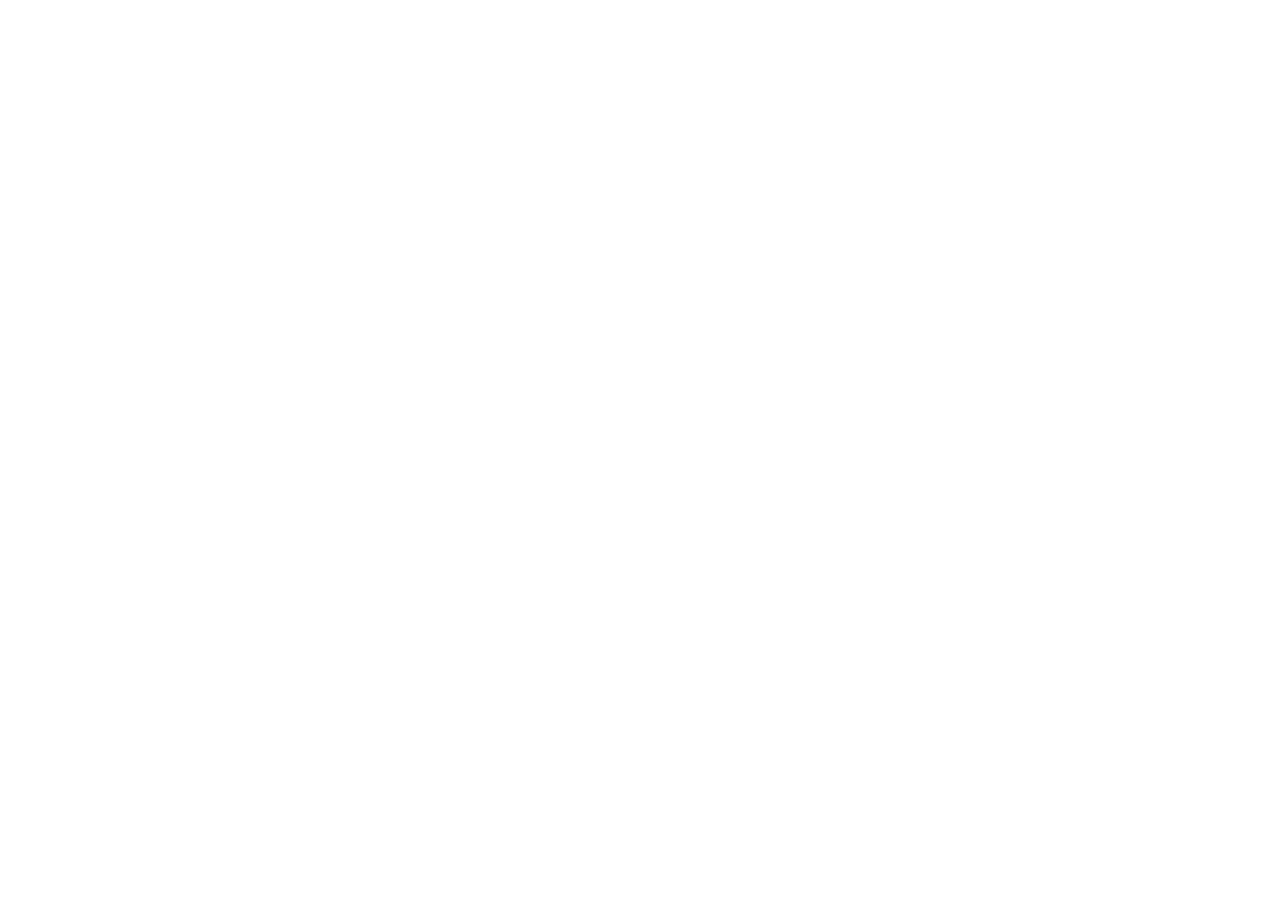
==== index.html @ e588643e "Ajout des dossiers de bases" ====
<!DOCTYPE html>
<html lang="fr">
  <head>
    <meta charset="UTF-8" />
    <meta name="viewport" content="width=device-width, initial-scale=1.0" />
    <title>Oh My Food</title>
  </head>
  <body></body>
</html>
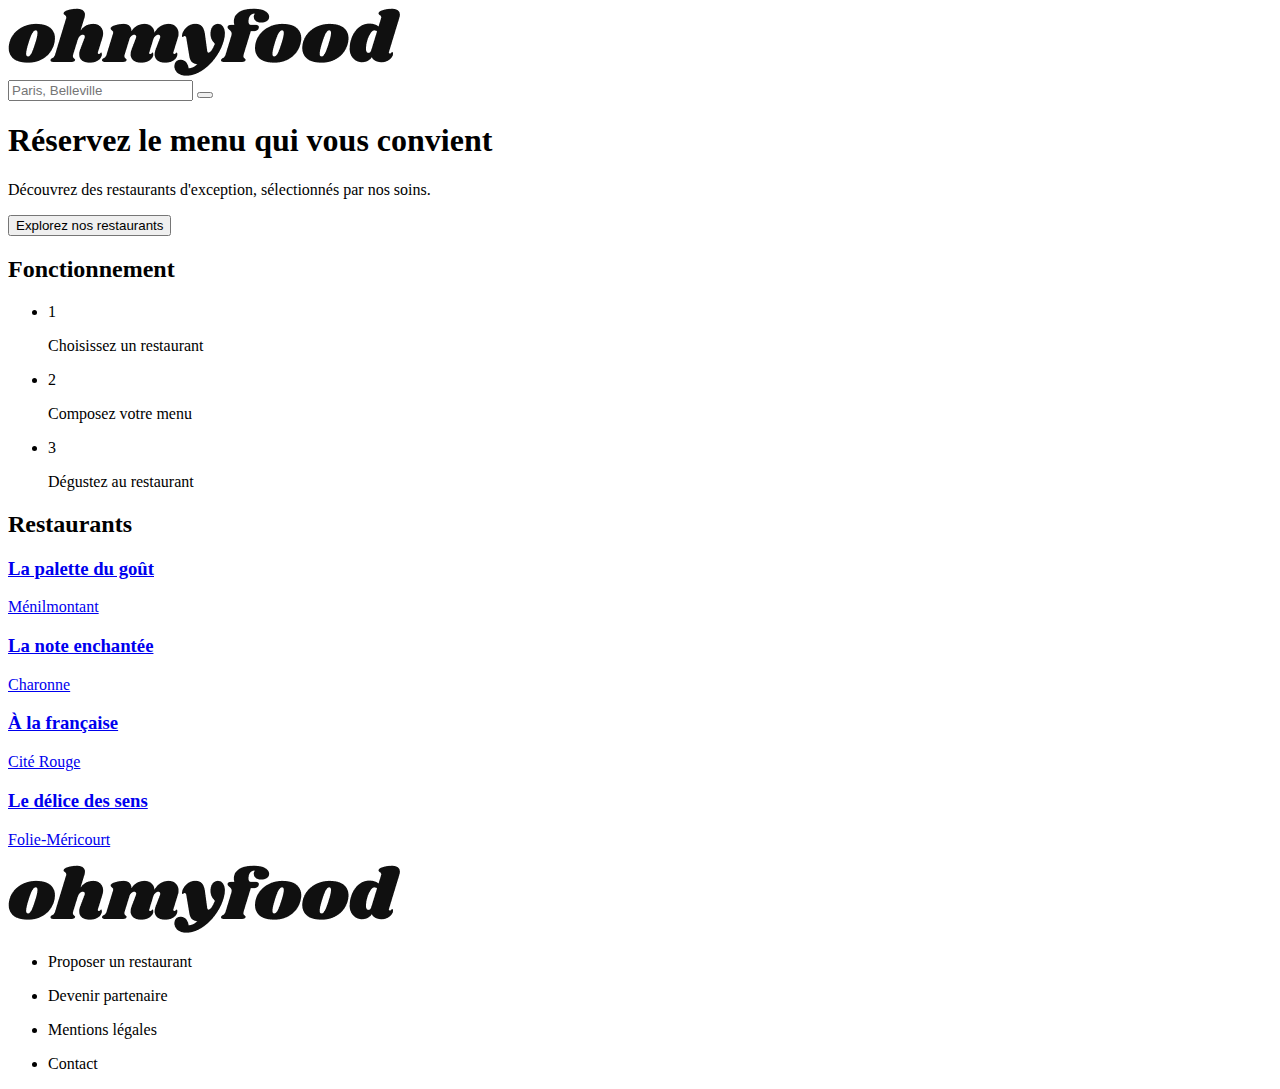
==== commit a46a7c51: "Ajout de la structure de base" ====
--- a/index.html
+++ b/index.html
@@ -4,6 +4,133 @@
     <meta charset="UTF-8" />
     <meta name="viewport" content="width=device-width, initial-scale=1.0" />
     <title>Oh My Food</title>
+    <link
+      rel="stylesheet"
+      href="https://cdnjs.cloudflare.com/ajax/libs/font-awesome/6.2.1/css/all.min.css"
+      integrity="sha512-MV7K8+y+gLIBoVD59lQIYicR65iaqukzvf/nwasF0nqhPay5w/9lJmVM2hMDcnK1OnMGCdVK+iQrJ7lzPJQd1w=="
+      crossorigin="anonymous"
+      referrerpolicy="no-referrer"
+    />
   </head>
-  <body></body>
+  <body>
+    <header>
+      <nav class="navbar">
+        <img
+          class="navbar__logo"
+          src="images/logo/ohmyfood.png"
+          alt="Logo Oh my food"
+        />
+        <form class="navbar__localisation" method="get" action="">
+          <i class="fa-solid fa-location-dot"></i>
+          <input type="search" placeholder="Paris, Belleville" />
+          <button type="submit">
+            <i class="fa-solid fa-magnifying-glass"></i>
+          </button>
+        </form>
+      </nav>
+    </header>
+    <main>
+      <section class="hero-banner">
+        <h1 class="hero-banner">Réservez le menu qui vous convient</h1>
+        <p class="hero-banner__txt">
+          Découvrez des restaurants d'exception, sélectionnés par nos soins.
+        </p>
+        <button class="hero-banner__cta" type="button">
+          Explorez nos restaurants
+        </button>
+      </section>
+      <section class="introduction">
+        <h2 class="introduction__title">Fonctionnement</h2>
+        <ul class="introduction__list">
+          <li class="introduction__list--item">
+            <div class="introduction__list--numbering">1</div>
+            <i class="fa-solid fa-mobile-screen-button"></i>
+            <p>Choisissez un restaurant</p>
+          </li>
+          <li class="introduction__list--item">
+            <div class="introduction__list--numbering">2</div>
+            <i class="fa-solid fa-list"></i>
+            <p>Composez votre menu</p>
+          </li>
+          <li class="introduction__list--item">
+            <div class="introduction__list--numbering">3</div>
+            <i class="fa-solid fa-store"></i>
+            <p>Dégustez au restaurant</p>
+          </li>
+        </ul>
+      </section>
+      <section class="restaurant">
+        <h2 class="restaurant__title">Restaurants</h2>
+        <div class="restaurant__list">
+          <a href="#">
+            <article class="restaurant__card">
+              <div class="restaurant__card--content">
+                <h3 class="restaurant__card--title">La palette du goût</h3>
+                <p class="restaurant__card--subtitle">Ménilmontant</p>
+              </div>
+              <div class="restaurant__card--favourite">
+                <i class="fa-solid fa-heart"></i>
+              </div>
+            </article>
+          </a>
+          <a href="#">
+            <article class="restaurant__card">
+              <div class="restaurant__card--content">
+                <h3 class="restaurant__card--title">La note enchantée</h3>
+                <p class="restaurant__card--subtitle">Charonne</p>
+              </div>
+              <div class="restaurant__card--favourite">
+                <i class="fa-solid fa-heart"></i>
+              </div>
+            </article>
+          </a>
+          <a href="#">
+            <article class="restaurant__card">
+              <div class="restaurant__card--content">
+                <h3 class="restaurant__card--title">À la française</h3>
+                <p class="restaurant__card--subtitle">Cité Rouge</p>
+              </div>
+              <div class="restaurant__card--favourite">
+                <i class="fa-solid fa-heart"></i>
+              </div>
+            </article>
+          </a>
+          <a href="#">
+            <article class="restaurant__card">
+              <div class="restaurant__card--content">
+                <h3 class="restaurant__card--title">Le délice des sens</h3>
+                <p class="restaurant__card--subtitle">Folie-Méricourt</p>
+              </div>
+              <div class="restaurant__card--favourite">
+                <i class="fa-solid fa-heart"></i>
+              </div>
+            </article>
+          </a>
+        </div>
+      </section>
+    </main>
+    <footer>
+      <img
+        class="navbar__logo"
+        src="images/logo/ohmyfood.png"
+        alt="Logo Oh my food"
+      />
+      <ul class="footer-information">
+        <li class="footer-information__item">
+          <i class="fa-solid fa-utensils"></i>
+          <p class="footer-information__item--txt">Proposer un restaurant</p>
+        </li>
+        <li class="footer-information__item">
+          <i class="fa-solid fa-handshake-angle"></i>
+          <p class="footer-information__item--txt">Devenir partenaire</p>
+        </li>
+        <li class="footer-information__item">
+          <p class="footer-information__item--txt">Mentions légales</p>
+        </li>
+        <li class="footer-information__item">
+          <p class="footer-information__item--txt">Contact</p>
+        </li>
+      </ul>
+    </footer>
+  </body>
 </html>
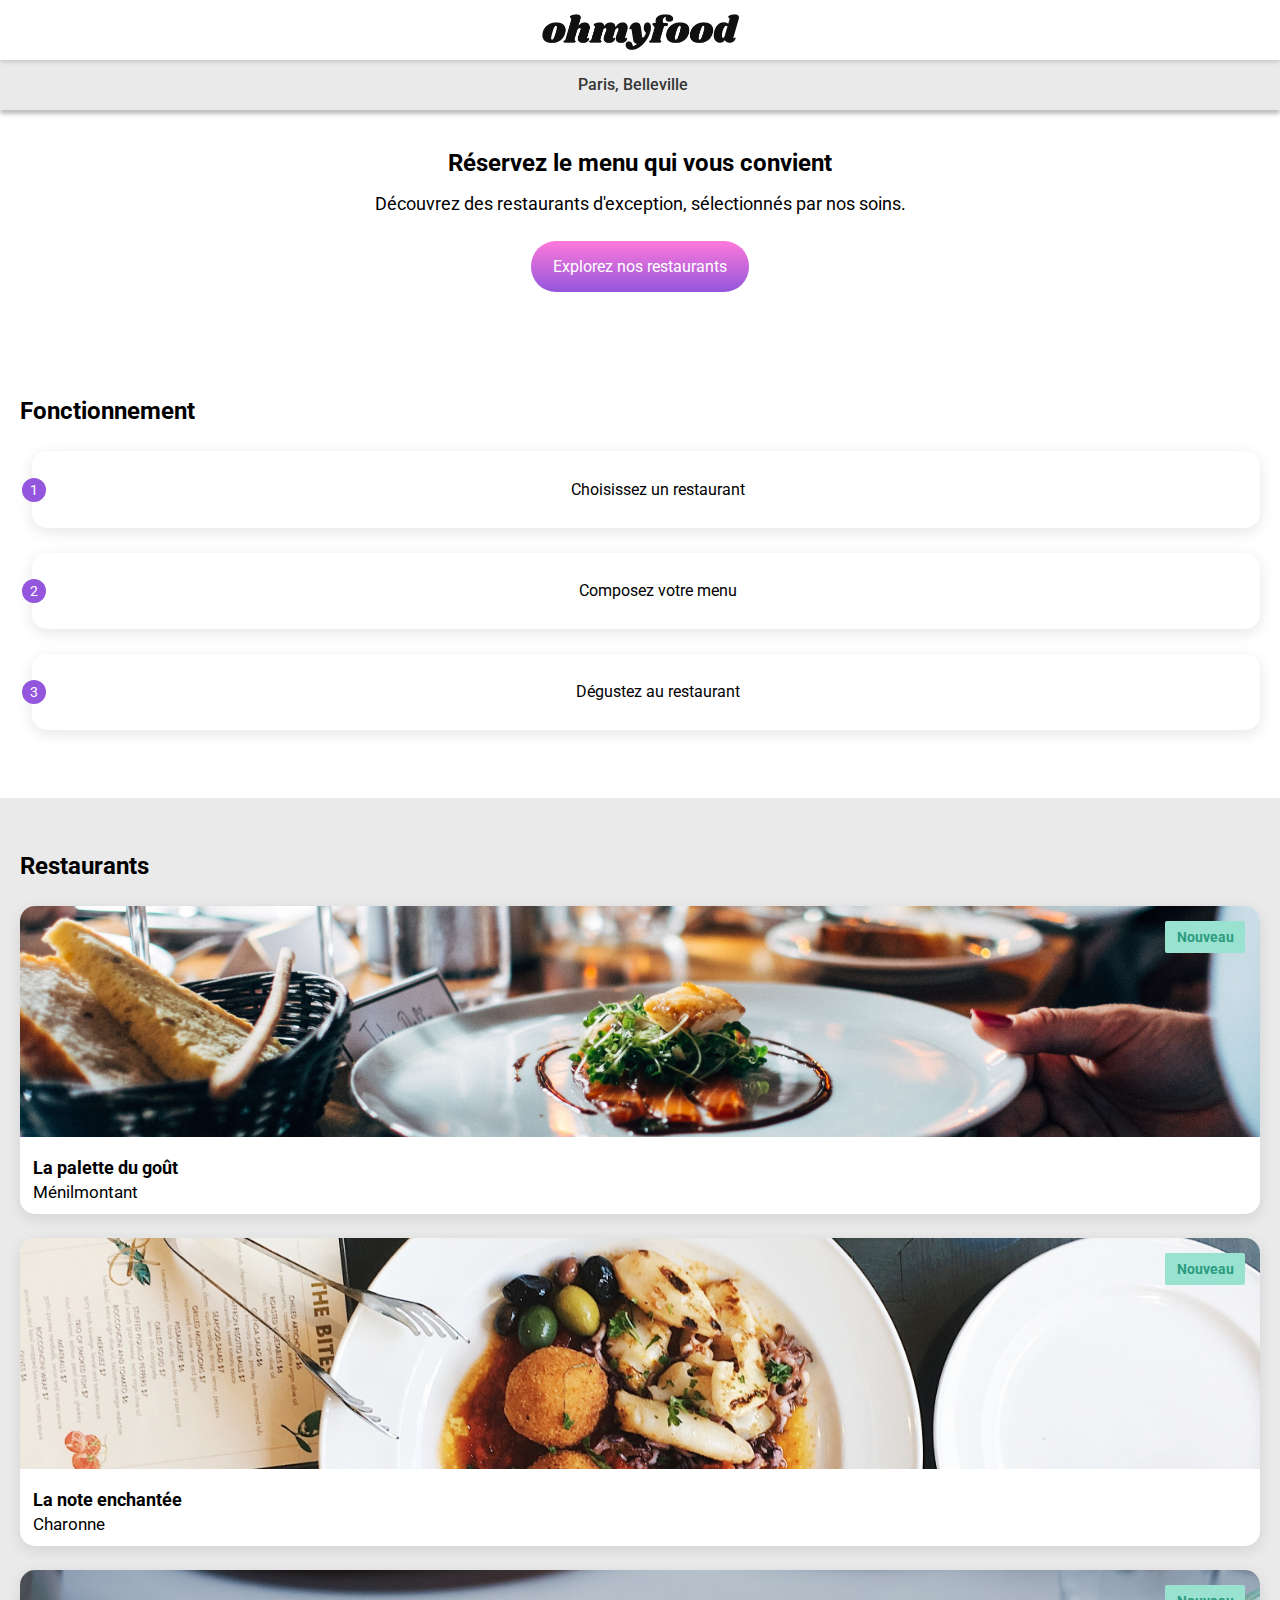
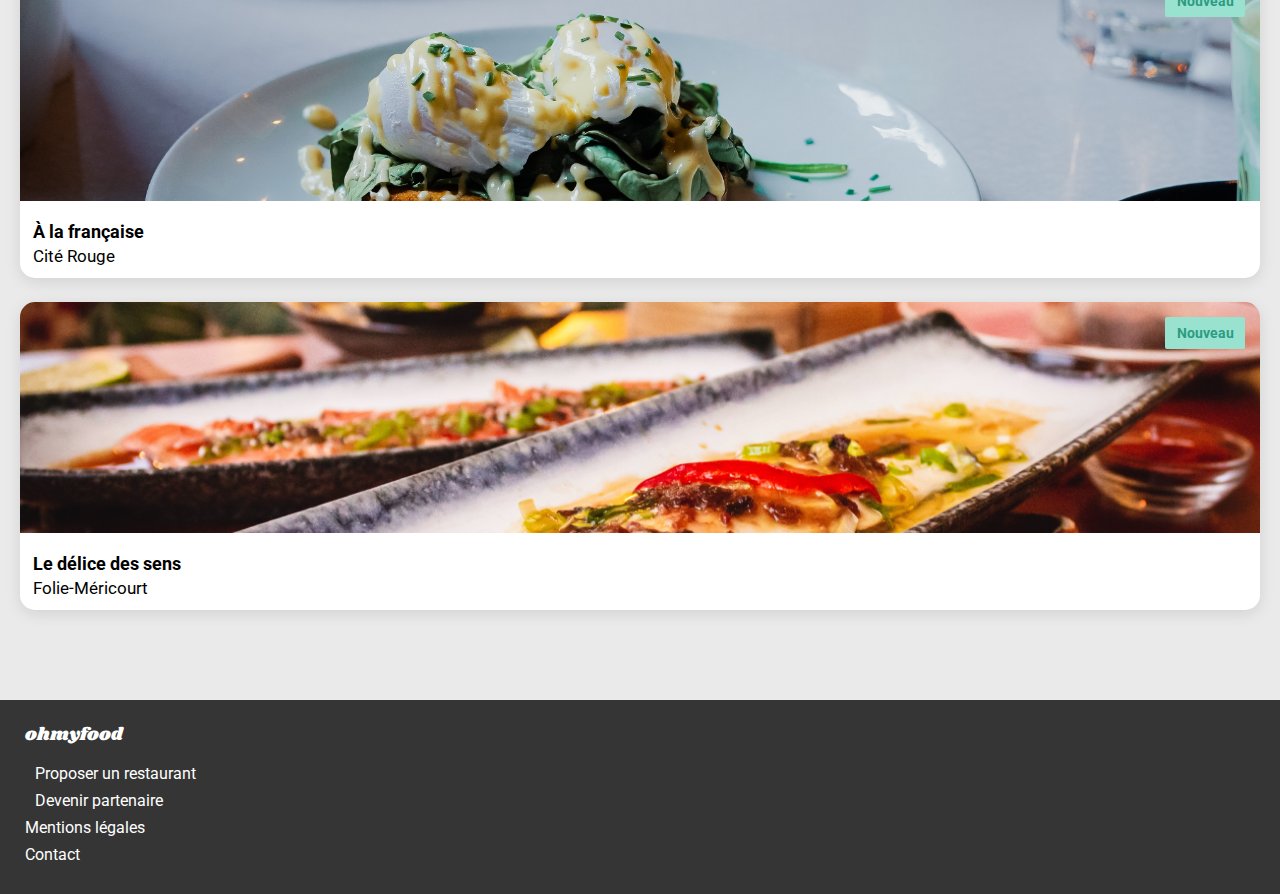
==== commit e02ae4fb: "Ajout design mobile" ====
--- a/index.html
+++ b/index.html
@@ -4,6 +4,12 @@
     <meta charset="UTF-8" />
     <meta name="viewport" content="width=device-width, initial-scale=1.0" />
     <title>Oh My Food</title>
+    <link rel="preconnect" href="https://fonts.googleapis.com" />
+    <link rel="preconnect" href="https://fonts.gstatic.com" crossorigin />
+    <link
+      href="https://fonts.googleapis.com/css2?family=Roboto:ital,wght@0,100..900;1,100..900&family=Shrikhand&display=swap"
+      rel="stylesheet"
+    />
     <link
       rel="stylesheet"
       href="https://cdnjs.cloudflare.com/ajax/libs/font-awesome/6.2.1/css/all.min.css"
@@ -11,6 +17,7 @@
       crossorigin="anonymous"
       referrerpolicy="no-referrer"
     />
+    <link rel="stylesheet" href="./css/style.css" />
   </head>
   <body>
     <header>
@@ -20,18 +27,18 @@
           src="images/logo/ohmyfood.png"
           alt="Logo Oh my food"
         />
-        <form class="navbar__localisation" method="get" action="">
-          <i class="fa-solid fa-location-dot"></i>
-          <input type="search" placeholder="Paris, Belleville" />
-          <button type="submit">
-            <i class="fa-solid fa-magnifying-glass"></i>
-          </button>
-        </form>
       </nav>
+      <form class="localisation" method="get" action="">
+        <i class="fa-solid fa-location-dot"></i>
+        <input type="search" placeholder="Paris, Belleville" />
+        <button type="submit">
+          <i class="fa-solid fa-magnifying-glass"></i>
+        </button>
+      </form>
     </header>
     <main>
       <section class="hero-banner">
-        <h1 class="hero-banner">Réservez le menu qui vous convient</h1>
+        <h1 class="hero-banner__title">Réservez le menu qui vous convient</h1>
         <p class="hero-banner__txt">
           Découvrez des restaurants d'exception, sélectionnés par nos soins.
         </p>
@@ -64,57 +71,85 @@
         <div class="restaurant__list">
           <a href="#">
             <article class="restaurant__card">
+              <img
+                src="images/restaurants/la_palette_du_goût.jpg"
+                alt="La palette du goût"
+                class="restaurant__card--img"
+              />
               <div class="restaurant__card--content">
-                <h3 class="restaurant__card--title">La palette du goût</h3>
-                <p class="restaurant__card--subtitle">Ménilmontant</p>
+                <div class="restaurant__card--txt">
+                  <h3 class="restaurant__card--title">La palette du goût</h3>
+                  <p class="restaurant__card--subtitle">Ménilmontant</p>
+                </div>
+                <div class="restaurant__card--favourite">
+                  <i class="fa-solid fa-heart"></i>
+                </div>
               </div>
-              <div class="restaurant__card--favourite">
-                <i class="fa-solid fa-heart"></i>
-              </div>
+              <p class="restaurant__card--news">Nouveau</p>
             </article>
           </a>
           <a href="#">
             <article class="restaurant__card">
+              <img
+                src="images/restaurants/la_note_enchantée.jpg"
+                alt="La note enchantée"
+                class="restaurant__card--img"
+              />
               <div class="restaurant__card--content">
-                <h3 class="restaurant__card--title">La note enchantée</h3>
-                <p class="restaurant__card--subtitle">Charonne</p>
+                <div class="restaurant__card--txt">
+                  <h3 class="restaurant__card--title">La note enchantée</h3>
+                  <p class="restaurant__card--subtitle">Charonne</p>
+                </div>
+                <div class="restaurant__card--favourite">
+                  <i class="fa-solid fa-heart"></i>
+                </div>
               </div>
-              <div class="restaurant__card--favourite">
-                <i class="fa-solid fa-heart"></i>
-              </div>
+              <p class="restaurant__card--news">Nouveau</p>
             </article>
           </a>
           <a href="#">
             <article class="restaurant__card">
+              <img
+                src="images/restaurants/A_la_française.jpg"
+                alt="À la française"
+                class="restaurant__card--img"
+              />
               <div class="restaurant__card--content">
-                <h3 class="restaurant__card--title">À la française</h3>
-                <p class="restaurant__card--subtitle">Cité Rouge</p>
+                <div class="restaurant__card--txt">
+                  <h3 class="restaurant__card--title">À la française</h3>
+                  <p class="restaurant__card--subtitle">Cité Rouge</p>
+                </div>
+                <div class="restaurant__card--favourite">
+                  <i class="fa-solid fa-heart"></i>
+                </div>
               </div>
-              <div class="restaurant__card--favourite">
-                <i class="fa-solid fa-heart"></i>
-              </div>
+              <p class="restaurant__card--news">Nouveau</p>
             </article>
           </a>
           <a href="#">
             <article class="restaurant__card">
+              <img
+                src="images/restaurants/le_délice_des_sens.jpg"
+                alt="Le délice des sens"
+                class="restaurant__card--img"
+              />
               <div class="restaurant__card--content">
-                <h3 class="restaurant__card--title">Le délice des sens</h3>
-                <p class="restaurant__card--subtitle">Folie-Méricourt</p>
+                <div class="restaurant__card--txt">
+                  <h3 class="restaurant__card--title">Le délice des sens</h3>
+                  <p class="restaurant__card--subtitle">Folie-Méricourt</p>
+                </div>
+                <div class="restaurant__card--favourite">
+                  <i class="fa-solid fa-heart"></i>
+                </div>
               </div>
-              <div class="restaurant__card--favourite">
-                <i class="fa-solid fa-heart"></i>
-              </div>
+              <p class="restaurant__card--news">Nouveau</p>
             </article>
           </a>
         </div>
       </section>
     </main>
     <footer>
-      <img
-        class="navbar__logo"
-        src="images/logo/ohmyfood.png"
-        alt="Logo Oh my food"
-      />
+      <h2 class="footer-title">ohmyfood</h2>
       <ul class="footer-information">
         <li class="footer-information__item">
           <i class="fa-solid fa-utensils"></i>
--- a/css/style.css
+++ b/css/style.css
@@ -0,0 +1,230 @@
+/****** Couleurs principales ***********/
+/****** Nuances de gris ***********/
+/****** Typographie ***********/
+/****** Cards ***********/
+/****** General ***********/
+* {
+  font-family: "Roboto", sans-serif;
+  margin: 0;
+  padding: 0;
+  box-sizing: border-box;
+  list-style: none;
+}
+
+a {
+  color: inherit;
+  text-decoration: none;
+}
+
+.restaurant__card--img {
+  object-fit: cover;
+}
+
+/****** header ***********/
+.navbar {
+  display: flex;
+  justify-content: center;
+  position: relative;
+  box-shadow: 0px 2px 4px 0px rgba(0, 0, 0, 0.1490196078);
+}
+.navbar .navbar__logo {
+  width: 197px;
+  height: 36px;
+  margin-top: 14px;
+  margin-bottom: 10px;
+}
+
+.localisation {
+  background-color: #eaeaea;
+  display: flex;
+  justify-content: center;
+  align-items: center;
+  padding: 0.968rem 0;
+  margin-bottom: 2.47rem;
+  box-shadow: 0px 4px 4px 0px rgba(0, 0, 0, 0.2509803922);
+}
+.localisation .fa-solid {
+  color: #353535;
+  margin-right: 17px;
+  margin-left: 8px;
+  font-size: 1.25rem;
+}
+.localisation input[type=search] {
+  border: none;
+  outline: none;
+  background-color: #eaeaea;
+  color: #353535;
+  font-size: 1rem;
+  font-weight: 500;
+  width: 150px;
+}
+.localisation input::placeholder {
+  color: #353535;
+  font-size: 1rem;
+  font-weight: 500;
+}
+.localisation button[type=submit] {
+  display: none;
+}
+
+/****** hero-banner ***********/
+.hero-banner {
+  display: flex;
+  flex-direction: column;
+  align-items: center;
+}
+.hero-banner__title {
+  font-size: 1.5rem;
+  text-align: center;
+  margin-bottom: 1rem;
+  width: 60%;
+}
+.hero-banner__txt {
+  font-size: 1.125rem;
+  text-align: center;
+  margin-bottom: 1.687rem;
+  width: 80%;
+}
+.hero-banner__cta {
+  background: linear-gradient(to top, #9356dc, #ff79da);
+  width: 218px;
+  padding: 1rem 0;
+  border: none;
+  border-radius: 25px;
+  color: white;
+  font-size: 1rem;
+  margin-bottom: 6.562rem;
+}
+
+/****** Introduction ***********/
+.introduction {
+  padding: 0 20px;
+}
+.introduction__title {
+  font-size: 1.5rem;
+  margin-bottom: 1.625rem;
+}
+.introduction__list {
+  margin-bottom: 4.25rem;
+}
+.introduction__list--item {
+  display: flex;
+  justify-content: center;
+  align-items: center;
+  gap: 1.5rem;
+  background-color: white;
+  border-radius: 15px;
+  box-shadow: 0px 4px 15px 0px rgba(0, 0, 0, 0.1019607843);
+  padding: 1.787rem 0;
+  margin-left: 0.781rem;
+  margin-bottom: 1.56rem;
+  position: relative;
+}
+.introduction__list--item .fa-solid {
+  color: #7e7e7e;
+}
+.introduction__list--item:last-of-type .fa-solid {
+  color: #9356dc;
+}
+.introduction__list--numbering {
+  background-color: #9356dc;
+  color: white;
+  width: 1.5rem;
+  height: 1.5rem;
+  border-radius: 50%;
+  display: flex;
+  justify-content: center;
+  align-items: center;
+  font-size: 0.887rem;
+  position: absolute;
+  left: -10px;
+}
+
+/****** Restaurant ***********/
+.restaurant {
+  background-color: #eaeaea;
+  padding-bottom: 4.125rem;
+}
+.restaurant .restaurant__title,
+.restaurant .restaurant__list {
+  padding: 0 20px;
+}
+.restaurant .restaurant__title {
+  font-size: 1.5rem;
+  padding-top: 3.375rem;
+  margin-bottom: 1.625rem;
+}
+.restaurant .restaurant__card {
+  background-color: white;
+  border-radius: 15px;
+  box-shadow: 0px 4px 15px 0px rgba(0, 0, 0, 0.1019607843);
+  position: relative;
+  margin-bottom: 1.5rem;
+}
+.restaurant .restaurant__card--img {
+  height: 231px;
+  width: 100%;
+  border-top-left-radius: 15px;
+  border-top-right-radius: 15px;
+}
+.restaurant .restaurant__card--content {
+  padding: 1rem 1.562rem 0 0.812rem;
+  display: flex;
+  justify-content: space-between;
+}
+.restaurant .restaurant__card--title {
+  font-size: 1.125rem;
+  font-weight: 700;
+  margin-bottom: 0.25rem;
+}
+.restaurant .restaurant__card--subtitle {
+  font-size: 1.06rem;
+  margin-bottom: 0.75rem;
+}
+.restaurant .restaurant__card--favourite {
+  font-size: 1.4rem;
+}
+.restaurant .restaurant__card--news {
+  background-color: #99e2d0;
+  width: 5rem;
+  height: 1.81;
+  border-radius: 2px;
+  padding: 0.5rem 0.625rem;
+  position: absolute;
+  top: 15px;
+  right: 15px;
+  text-align: center;
+  color: rgb(44.3854961832, 156.1145038168, 128.5648854962);
+  font-size: 0.875rem;
+  font-weight: 700;
+}
+
+/****** Footer ***********/
+footer {
+  background-color: #353535;
+  color: white;
+  padding: 0 1.56rem;
+}
+
+.footer-title {
+  font-family: "Shrikhand";
+  font-size: 1.125rem;
+  font-weight: 300;
+  padding-top: 1.375rem;
+  margin-bottom: 1rem;
+}
+
+.footer-information {
+  padding-bottom: 1.375rem;
+}
+
+.footer-information__item {
+  display: flex;
+  gap: 0.625rem;
+  margin-bottom: 0.5rem;
+}
+.footer-information__item--txt {
+  font-size: 1rem;
+}
+
+/*# sourceMappingURL=style.css.map */
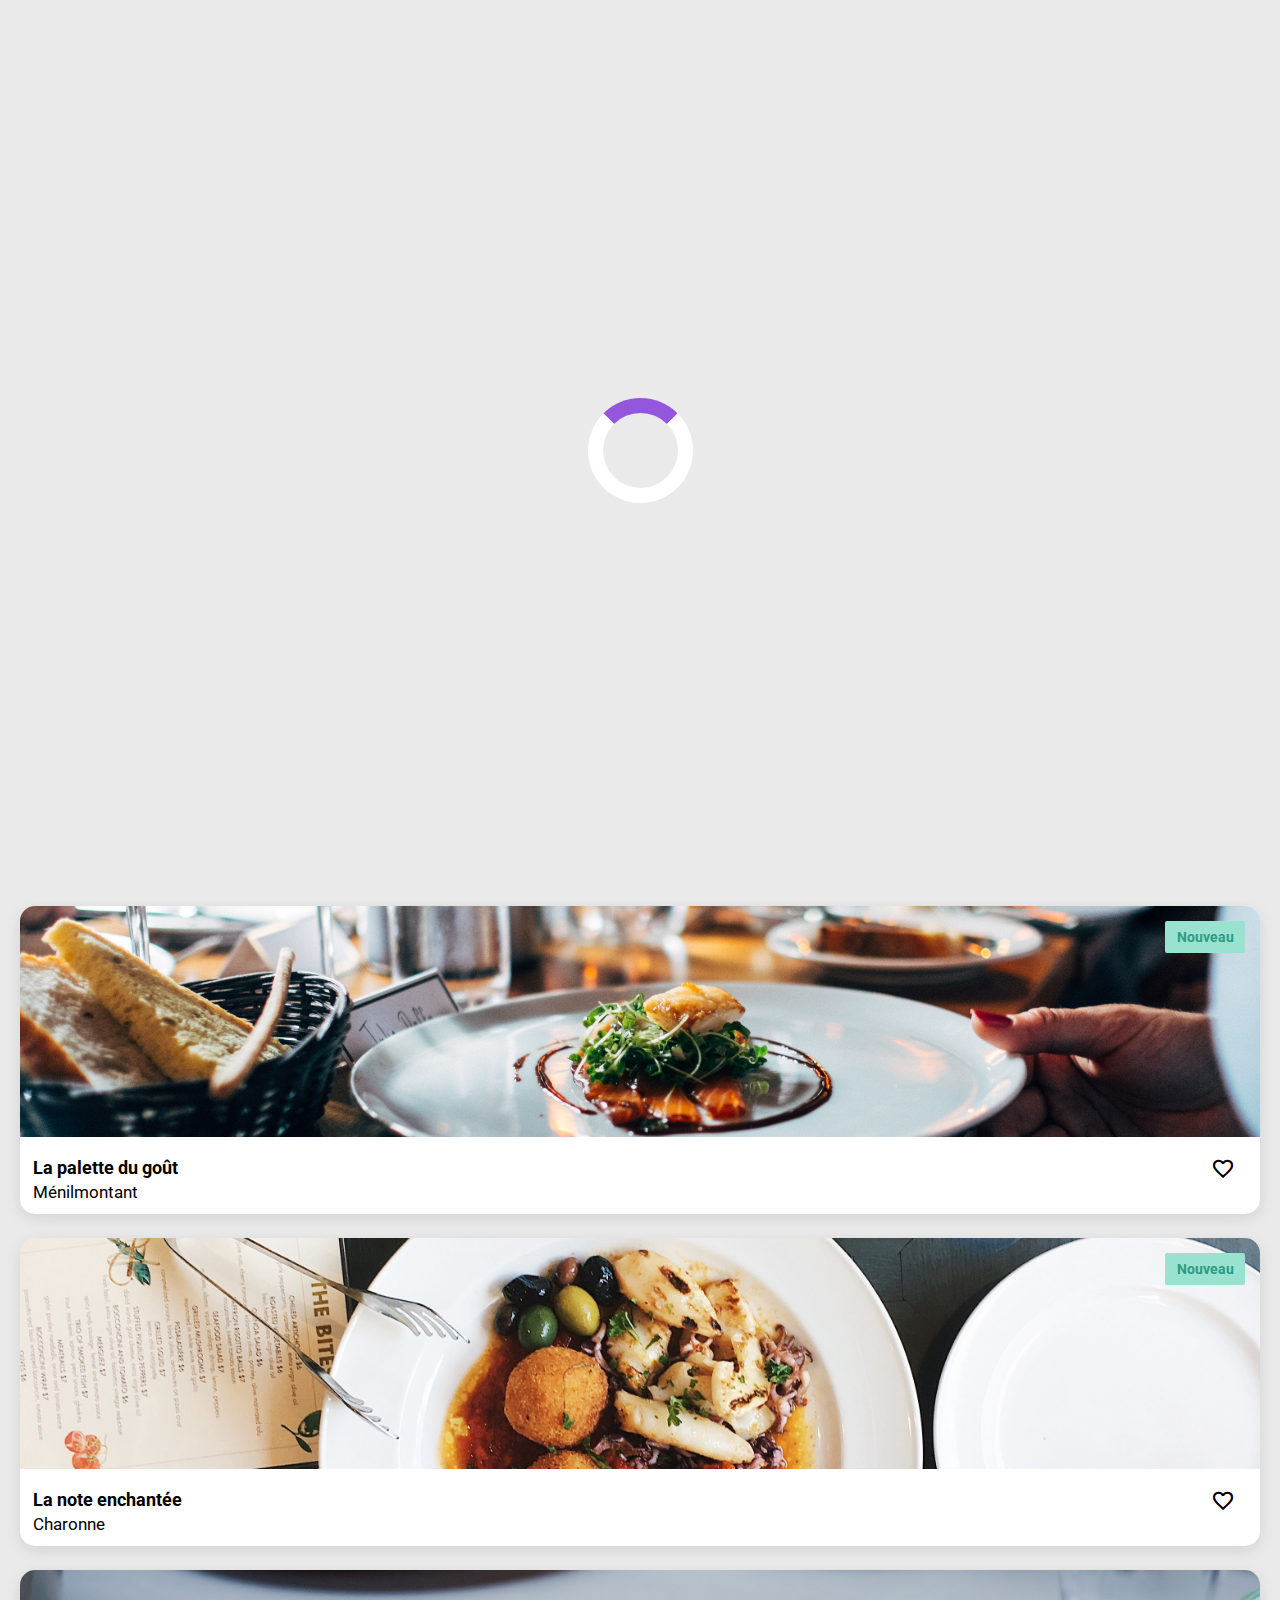
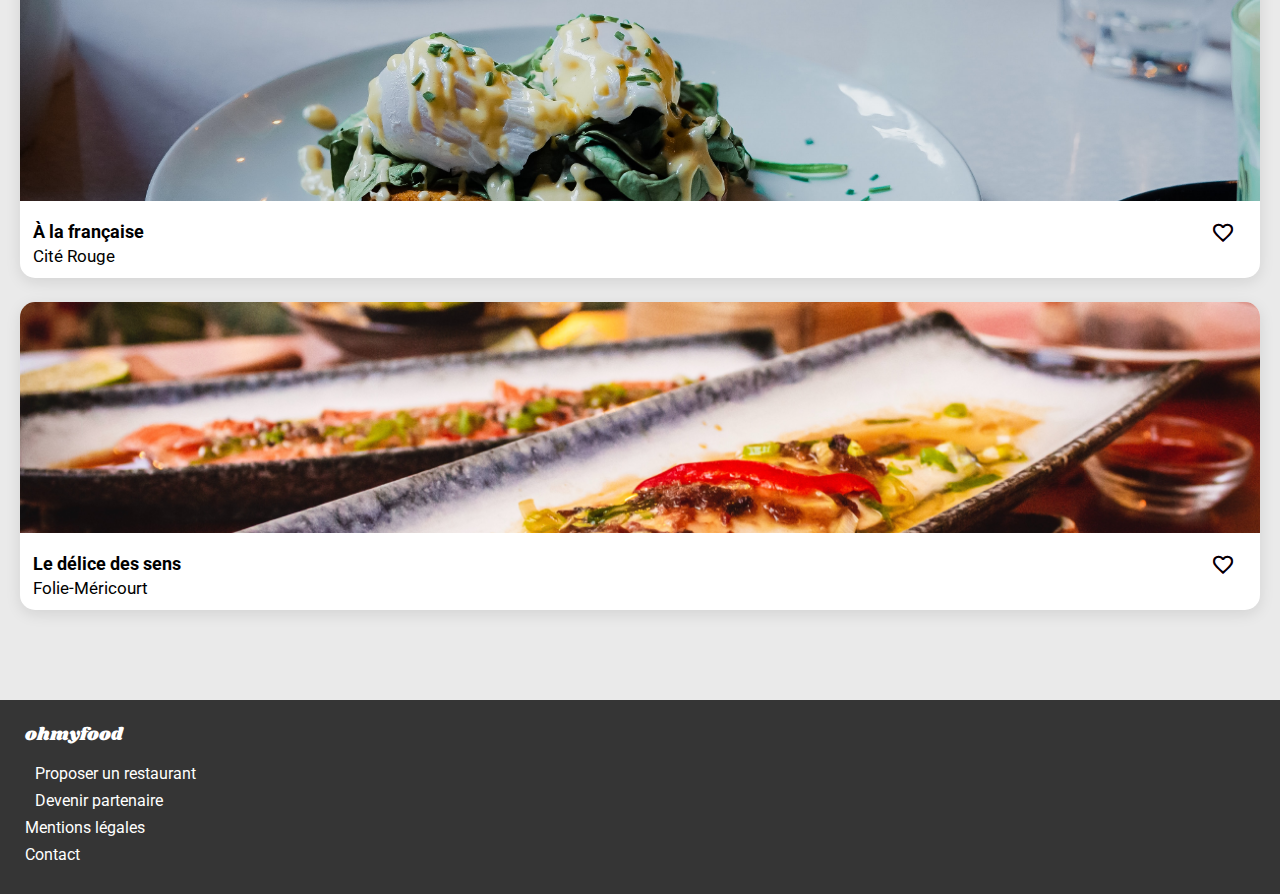
==== commit 8e384a18: "V1 de l'animation de la landing page" ====
--- a/index.html
+++ b/index.html
@@ -17,9 +17,14 @@
       crossorigin="anonymous"
       referrerpolicy="no-referrer"
     />
+    <link
+      href="https://fonts.googleapis.com/css2?family=Material+Symbols+Outlined:FILL@0;1"
+      rel="stylesheet"
+    />
     <link rel="stylesheet" href="./css/style.css" />
   </head>
   <body>
+    <div class="loader"></div>
     <header>
       <nav class="navbar">
         <img
@@ -82,7 +87,7 @@
                   <p class="restaurant__card--subtitle">Ménilmontant</p>
                 </div>
                 <div class="restaurant__card--favourite">
-                  <i class="fa-solid fa-heart"></i>
+                  <span class="material-symbols-outlined"> favorite </span>
                 </div>
               </div>
               <p class="restaurant__card--news">Nouveau</p>
@@ -101,7 +106,7 @@
                   <p class="restaurant__card--subtitle">Charonne</p>
                 </div>
                 <div class="restaurant__card--favourite">
-                  <i class="fa-solid fa-heart"></i>
+                  <span class="material-symbols-outlined"> favorite </span>
                 </div>
               </div>
               <p class="restaurant__card--news">Nouveau</p>
@@ -120,10 +125,10 @@
                   <p class="restaurant__card--subtitle">Cité Rouge</p>
                 </div>
                 <div class="restaurant__card--favourite">
-                  <i class="fa-solid fa-heart"></i>
+                  <span class="material-symbols-outlined"> favorite </span>
                 </div>
               </div>
-              <p class="restaurant__card--news">Nouveau</p>
+              <p class="restaurant__card--news hidden">Nouveau</p>
             </article>
           </a>
           <a href="#">
@@ -139,10 +144,9 @@
                   <p class="restaurant__card--subtitle">Folie-Méricourt</p>
                 </div>
                 <div class="restaurant__card--favourite">
-                  <i class="fa-solid fa-heart"></i>
-                </div>
+                  <span class="material-symbols-outlined"> favorite </span>
               </div>
-              <p class="restaurant__card--news">Nouveau</p>
+              <p class="restaurant__card--news hidden">Nouveau</p>
             </article>
           </a>
         </div>
--- a/css/style.css
+++ b/css/style.css
@@ -2,6 +2,32 @@
 /****** Nuances de gris ***********/
 /****** Typographie ***********/
 /****** Cards ***********/
+/****** Box shadow***********/
+/****** Button***********/
+/****** Assets***********/
+/****** Media queries***********/
+@keyframes loading {
+  from {
+    transform: rotate(0turn);
+  }
+  to {
+    transform: rotate(1turn);
+  }
+}
+@keyframes fadeout {
+  0% {
+    opacity: 1;
+    visibility: visible;
+  }
+  90% {
+    opacity: 1;
+    visibility: visible;
+  }
+  100% {
+    opacity: 0;
+    visibility: hidden;
+  }
+}
 /****** General ***********/
 * {
   font-family: "Roboto", sans-serif;
@@ -18,6 +44,30 @@
 
 .restaurant__card--img {
   object-fit: cover;
+}
+
+/****** loader ***********/
+.loader {
+  position: fixed;
+  z-index: 99;
+  top: 0;
+  left: 0;
+  width: 100vw;
+  height: 100vh;
+  background-color: #eaeaea;
+  display: flex;
+  justify-content: center;
+  align-items: center;
+  animation: fadeout 4s forwards;
+}
+.loader::after {
+  content: "";
+  width: 75px;
+  height: 75px;
+  border: 15px solid white;
+  border-top-color: #9356dc;
+  border-radius: 50%;
+  animation: loading 1.2s ease-in-out 0s 3, fadeout 4s forwards;
 }
 
 /****** header ***********/
@@ -86,14 +136,39 @@
   width: 80%;
 }
 .hero-banner__cta {
-  background: linear-gradient(to top, #9356dc, #ff79da);
   width: 218px;
   padding: 1rem 0;
   border: none;
   border-radius: 25px;
+  box-shadow: 0px 4px 10px 0px rgba(0, 0, 0, 0.2509803922);
+  cursor: pointer;
+  background: linear-gradient(to top, #9356dc, #ff79da);
   color: white;
   font-size: 1rem;
   margin-bottom: 6.562rem;
+  position: relative;
+  z-index: 1;
+}
+.hero-banner__cta:hover::after {
+  opacity: 1;
+}
+.hero-banner__cta::after {
+  content: "";
+  width: 218px;
+  padding: 1rem 0;
+  border: none;
+  border-radius: 25px;
+  box-shadow: 0px 4px 10px 0px rgba(0, 0, 0, 0.2509803922);
+  cursor: pointer;
+  position: absolute;
+  z-index: -1;
+  top: 0;
+  right: 0;
+  bottom: 0;
+  left: 0;
+  background: linear-gradient(to top, rgb(152.4, 94.45, 221.75), rgb(255, 131.2, 220.8164179104));
+  opacity: 0;
+  transition: opacity 200ms;
 }
 
 /****** Introduction ***********/
@@ -182,7 +257,15 @@
   margin-bottom: 0.75rem;
 }
 .restaurant .restaurant__card--favourite {
+  background: linear-gradient(to top, #9356dc, #ff79da);
+  background-clip: text;
   font-size: 1.4rem;
+  font-variation-settings: "FILL" 0;
+  transition: all 200ms ease-in-out;
+}
+.restaurant .restaurant__card--favourite:hover {
+  font-variation-settings: "FILL" 1;
+  color: transparent;
 }
 .restaurant .restaurant__card--news {
   background-color: #99e2d0;
@@ -198,6 +281,9 @@
   font-size: 0.875rem;
   font-weight: 700;
 }
+.restaurant .hidden {
+  display: none;
+}
 
 /****** Footer ***********/
 footer {
